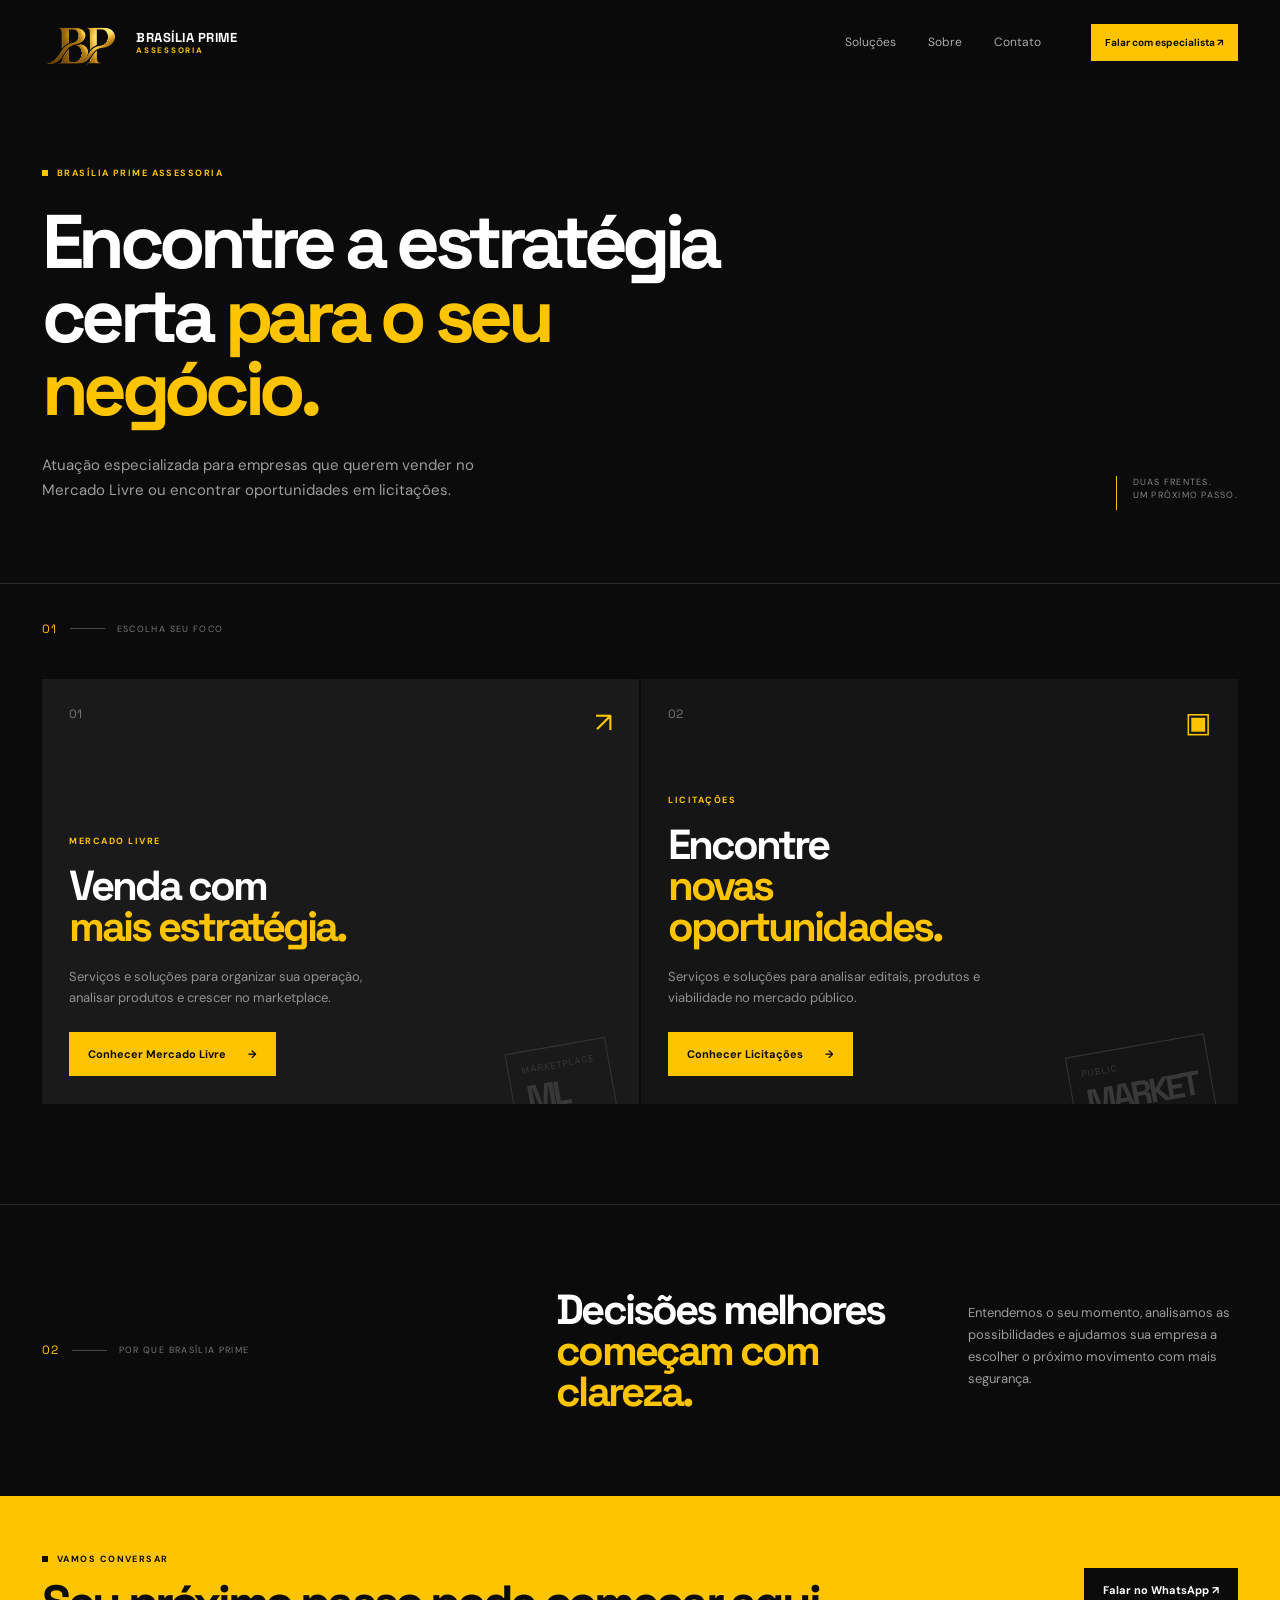
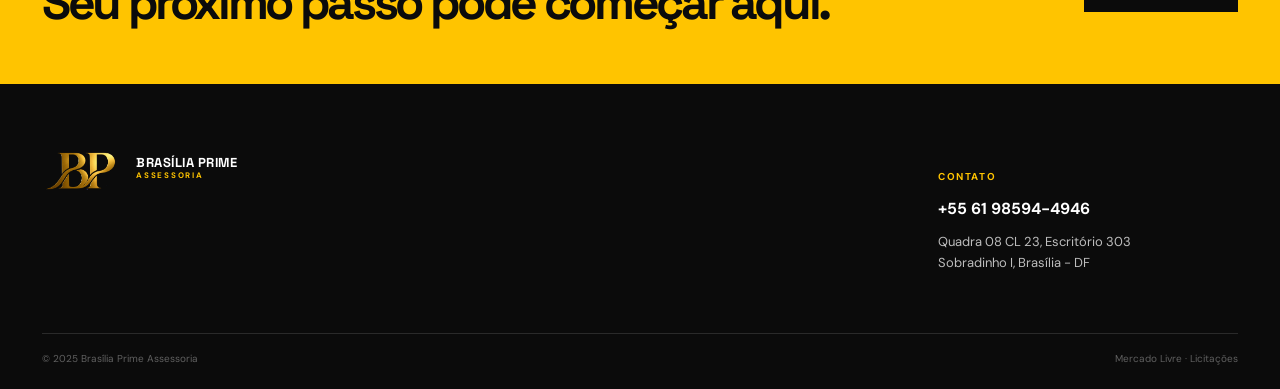
==== index.html @ 34c26a2d "Inicializa site Brasília Prime" ====
<!doctype html>
<html lang="pt-BR">
<head>
  <meta charset="UTF-8" />
  <meta name="viewport" content="width=device-width, initial-scale=1.0" />
  <meta name="description" content="Brasília Prime Assessoria: estratégias para Mercado Livre e Licitações." />
  <title>Brasília Prime Assessoria | Escolha sua estratégia</title>
  <link rel="preconnect" href="https://fonts.googleapis.com">
  <link rel="preconnect" href="https://fonts.gstatic.com" crossorigin>
  <link href="https://fonts.googleapis.com/css2?family=DM+Sans:wght@400;500;600;700&family=Space+Grotesk:wght@500;600;700&display=swap" rel="stylesheet">
  <link rel="stylesheet" href="app.css" /><style>.brand img{background:transparent;display:block;height:52px;object-fit:contain;object-position:center;width:165px}.brand>span{display:none}.reveal{opacity:0;transform:translateY(18px);transition:opacity .65s ease,transform .65s ease}.reveal.visible{opacity:1;transform:translateY(0)}</style>
</head>
<body class="home-page">
  <div class="shell">
    <header class="header">
      <a class="brand" href="index.html" aria-label="Brasília Prime Assessoria início"><img src="logo/logo.png" alt="BRASÍLIA PRIME ASSESSORIA" /><span><b>BRASÍLIA PRIME</b><small>ASSESSORIA</small></span></a>
      <nav class="nav"><a href="#escolha">Soluções</a><a href="#sobre">Sobre</a><a href="#contato">Contato</a></nav>
      <a class="button button-small" href="https://wa.me/556185944946" target="_blank" rel="noreferrer">Falar com especialista <span>↗</span></a>
      <button class="menu-toggle" aria-label="Abrir menu" aria-expanded="false"><i></i><i></i></button>
    </header>

    <main>
      <section class="home-hero">
        <div class="hero-copy reveal"><p class="eyebrow"><i></i> BRASÍLIA PRIME ASSESSORIA</p><h1>Encontre a estratégia certa <em>para o seu negócio.</em></h1><p class="lead">Atuação especializada para empresas que querem vender no Mercado Livre ou encontrar oportunidades em licitações.</p></div>
        <div class="hero-meta reveal"><span class="meta-line"></span><span>DUAS FRENTES.<br />UM PRÓXIMO PASSO.</span></div>
      </section>

      <section class="choice-section" id="escolha"><div class="section-label reveal"><span>01</span><i></i><span>ESCOLHA SEU FOCO</span></div><div class="choice-grid"><article class="choice-card choice-market reveal"><div class="choice-number">01</div><div class="choice-icon">↗</div><div class="choice-content"><p class="choice-tag">MERCADO LIVRE</p><h2>Venda com<br /><em>mais estratégia.</em></h2><p>Serviços e soluções para organizar sua operação, analisar produtos e crescer no marketplace.</p><a class="button button-yellow" href="mercado-livre.html">Conhecer Mercado Livre <span>→</span></a></div><div class="card-stamp">MARKETPLACE<br /><strong>ML</strong></div></article><article class="choice-card choice-bids reveal"><div class="choice-number">02</div><div class="choice-icon">▣</div><div class="choice-content"><p class="choice-tag">LICITAÇÕES</p><h2>Encontre<br /><em>novas oportunidades.</em></h2><p>Serviços e soluções para analisar editais, produtos e viabilidade no mercado público.</p><a class="button button-yellow" href="licitacoes.html">Conhecer Licitações <span>→</span></a></div><div class="card-stamp">PUBLIC<br /><strong>MARKET</strong></div></article></div></section>

      <section class="home-note" id="sobre"><div class="section-label reveal"><span>02</span><i></i><span>POR QUE BRASÍLIA PRIME</span></div><div class="note-content reveal"><h2>Decisões melhores<br /><em>começam com clareza.</em></h2><p>Entendemos o seu momento, analisamos as possibilidades e ajudamos sua empresa a escolher o próximo movimento com mais segurança.</p></div></section>
      <section class="contact-strip" id="contato"><div><p class="eyebrow"><i></i> VAMOS CONVERSAR</p><h2>Seu próximo passo pode começar aqui.</h2></div><a class="button button-dark" href="https://wa.me/556185944946" target="_blank" rel="noreferrer">Falar no WhatsApp <span>↗</span></a></section>
    </main>
    <footer class="footer"><div class="footer-brand"><a class="brand" href="index.html"><img src="logo/logo.png" alt="" /><span><b>BRASÍLIA PRIME</b><small>ASSESSORIA</small></span></a><p>Estratégia para vender melhor e encontrar oportunidades reais.</p></div><div class="footer-contact"><small>CONTATO</small><a href="https://wa.me/556185944946">+55 61 8594-4946</a><span>Quadra 08 CL 23, Escritório 303<br />Sobradinho I, Brasília - DF</span></div><div class="footer-bottom">© 2025 Brasília Prime Assessoria <span>Mercado Livre · Licitações</span></div></footer>
  </div>
  <script src="app.js"></script>
</body>
</html>
---- app.css ----
:root{--black:#0b0b0b;--panel:#151515;--panel2:#1b1b1b;--yellow:#ffc400;--white:#fff;--muted:#9d9d9d;--line:#2a2a2a;--display:'Space Grotesk',sans-serif;--body:'DM Sans',sans-serif}*{box-sizing:border-box}html{scroll-behavior:smooth}body{background:var(--black);color:var(--white);font-family:var(--body);margin:0}a{color:inherit;text-decoration:none}.shell{margin:auto;max-width:1280px;overflow:hidden}.header{align-items:center;display:flex;height:84px;justify-content:space-between;padding:0 42px}.brand{align-items:center;display:flex;gap:10px}.brand img{background:#111;border-radius:2px;height:46px;object-fit:cover;object-position:center top;width:48px}.brand span{display:flex;flex-direction:column;gap:2px;line-height:1}.brand b{font-family:var(--display);font-size:13px;letter-spacing:.04em}.brand small{color:var(--yellow);font-size:8px;font-weight:700;letter-spacing:.22em}.nav{display:flex;gap:32px;margin-left:auto;margin-right:50px}.nav a{color:#aaa;font-size:12px}.nav a:hover{color:var(--yellow)}.button{align-items:center;background:var(--yellow);color:var(--black);display:inline-flex;font-size:11px;font-weight:700;gap:22px;padding:15px 19px;transition:transform .2s,background .2s}.button:hover{background:#ffe177;transform:translateY(-3px)}.button-small{font-size:10px;gap:12px;padding:12px 14px}.button-dark{background:var(--black);color:#fff}.button-dark:hover{background:#252525}.menu-toggle{background:none;border:0;display:none;padding:8px}.menu-toggle i{background:#fff;display:block;height:1px;margin:5px;width:22px}.home-hero{display:grid;grid-template-columns:1.2fr .8fr;gap:60px;min-height:455px;padding:83px 42px 65px}.eyebrow{align-items:center;color:var(--yellow);display:flex;font-size:9px;font-weight:700;gap:9px;letter-spacing:.16em;margin:0 0 26px}.eyebrow i{background:var(--yellow);height:6px;width:6px}.hero-copy h1{font-family:var(--display);font-size:clamp(46px,6vw,76px);letter-spacing:-.075em;line-height:.97;margin:0;max-width:700px}.hero-copy h1 em,.note-content h2 em,.choice-card h2 em,.inner-hero h1 em,.overview-intro h2 em,.how-grid h2 em,.inner-cta h2 em{color:var(--yellow);font-style:normal}.lead{color:var(--muted);font-size:15px;line-height:1.65;max-width:470px}.hero-copy .lead{margin-top:27px}.hero-meta{align-self:end;display:flex;gap:16px;justify-self:end;margin-bottom:8px}.hero-meta span:last-child{color:#858585;font-size:9px;letter-spacing:.14em;line-height:1.5}.meta-line{background:var(--yellow);height:34px;width:1px}.section-label{align-items:center;color:#777;display:flex;font-size:9px;gap:12px;letter-spacing:.15em}.section-label span:first-child{color:var(--yellow);font-family:var(--display);font-size:12px}.section-label i{background:#4a4a4a;height:1px;width:35px}.choice-section{border-top:1px solid var(--line);padding:37px 42px 100px}.choice-grid{display:grid;grid-template-columns:1fr 1fr;gap:2px;margin-top:42px}.choice-card{background:var(--panel);min-height:425px;overflow:hidden;padding:27px;position:relative;transition:transform .25s,background .25s}.choice-card:hover{background:#202020;transform:translateY(-5px)}.choice-market{background:#1a1a1a}.choice-number{color:#777;font-family:var(--display);font-size:12px}.choice-icon{color:var(--yellow);font-size:28px;position:absolute;right:27px;top:25px}.choice-content{bottom:28px;left:27px;max-width:330px;position:absolute}.choice-tag{color:var(--yellow);font-size:9px;font-weight:700;letter-spacing:.17em;margin:0 0 18px}.choice-card h2{font-family:var(--display);font-size:42px;letter-spacing:-.07em;line-height:.98;margin:0 0 20px}.choice-card p:not(.choice-tag){color:#929292;font-size:13px;line-height:1.55;margin:0 0 24px}.card-stamp{border:1px solid #343434;bottom:-25px;color:#383838;font-family:var(--display);font-size:9px;letter-spacing:.12em;line-height:1.3;padding:13px;position:absolute;right:26px;transform:rotate(-10deg)}.card-stamp strong{font-size:34px;letter-spacing:-.1em}.home-note{border-top:1px solid var(--line);display:grid;gap:60px;grid-template-columns:.8fr 1.2fr;padding:84px 42px}.note-content{display:flex;gap:60px;justify-content:space-between}.note-content h2{font-family:var(--display);font-size:42px;letter-spacing:-.07em;line-height:.98;margin:0}.note-content p{color:var(--muted);font-size:13px;line-height:1.7;max-width:270px}.contact-strip{align-items:center;background:var(--yellow);color:var(--black);display:flex;justify-content:space-between;padding:57px 42px}.contact-strip .eyebrow{color:var(--black);margin-bottom:14px}.contact-strip .eyebrow i{background:var(--black)}.contact-strip h2{font-family:var(--display);font-size:clamp(30px,4vw,48px);letter-spacing:-.07em;line-height:1;margin:0}.footer{padding:60px 42px 24px}.footer-brand{display:flex;justify-content:space-between}.footer-brand p{color:#777;font-size:12px;margin:0;max-width:260px}.footer-contact{display:flex;flex-direction:column;gap:8px;margin-left:auto;margin-top:-20px;width:260px}.footer-contact small{color:#777;font-size:8px;letter-spacing:.15em}.footer-contact a{color:var(--yellow);font-size:12px}.footer-contact span{color:#888;font-size:11px;line-height:1.5}.footer-bottom{border-top:1px solid var(--line);color:#606060;display:flex;font-size:10px;justify-content:space-between;margin-top:60px;padding-top:18px}.footer-bottom a{color:#aaa}.inner-hero{border-bottom:1px solid var(--line);padding:28px 42px 92px}.breadcrumb{color:#777;font-size:10px;margin-bottom:72px}.breadcrumb a{color:#ddd}.breadcrumb span{color:var(--yellow);margin:0 9px}.inner-hero-grid{align-items:end;display:grid;grid-template-columns:1.1fr .9fr;gap:70px}.inner-hero h1{font-family:var(--display);font-size:clamp(49px,6vw,75px);letter-spacing:-.08em;line-height:.96;margin:0}.inner-hero .lead{margin:27px 0 29px}.data-art{background:var(--panel);border:1px solid #2e2e2e;min-height:310px;padding:25px;transform:rotate(-2deg)}.art-top,.art-bottom{color:#777;display:flex;font-size:8px;justify-content:space-between;letter-spacing:.15em}.art-top i,.bid-art .art-top i{background:var(--yellow);border-radius:50%;display:inline-block;height:5px;margin-right:4px;width:5px}.data-art>strong{display:block;font-family:var(--display);font-size:81px;letter-spacing:-.09em;line-height:1;margin-top:54px}.data-art>strong span{color:var(--yellow);font-size:28px}.data-art>small{color:#888;font-size:10px}.art-bars{align-items:end;border-bottom:1px solid #444;display:flex;gap:9px;height:58px;margin-top:17px;padding:0 10px}.art-bars i{background:var(--yellow);display:block;flex:1;height:30%}.art-bars i:nth-child(2){height:55%}.art-bars i:nth-child(3){height:41%}.art-bars i:nth-child(4){height:78%}.art-bars i:nth-child(5){height:60%}.art-bars i:nth-child(6){height:88%}.art-bars i:nth-child(7){height:73%}.art-bottom{margin-top:19px}.art-bottom b{color:var(--yellow)}.bid-art{transform:rotate(2deg)}.editais{margin-top:60px}.editais>div{align-items:center;display:grid;gap:11px;grid-template-columns:90px 1fr 26px;margin:17px 0}.editais span,.editais small{color:#888;font-size:8px}.editais b{background:#393939;height:4px;position:relative}.editais b:after{background:var(--yellow);content:'';height:100%;left:0;position:absolute;top:0;width:100%}.editais small{color:var(--yellow)}.service-overview,.how-section,.benefits-section{border-bottom:1px solid var(--line);padding:77px 42px}.overview-grid{display:grid;grid-template-columns:1fr 1fr;gap:100px;margin-top:50px}.overview-intro h2,.how-grid h2{font-family:var(--display);font-size:48px;letter-spacing:-.08em;line-height:.97;margin:0}.overview-intro p{color:var(--muted);font-size:13px;line-height:1.7;margin-top:24px;max-width:320px}.service-list{border-top:1px solid var(--line)}.service-list>div{border-bottom:1px solid var(--line);display:grid;grid-template-columns:35px 1fr;padding:20px 0}.service-list span{color:var(--yellow);font-family:var(--display);font-size:11px}.service-list strong{font-family:var(--display);font-size:15px}.service-list p{color:#777;font-size:11px;grid-column:2;line-height:1.5;margin:5px 0 0}.how-section{background:var(--panel)}.how-grid{display:grid;grid-template-columns:1fr 1fr;gap:100px;margin-top:50px}.how-steps{border-top:1px solid var(--line)}.how-step{align-items:center;border-bottom:1px solid var(--line);display:flex;gap:30px;min-height:78px}.how-step b{color:var(--yellow);font-family:var(--display);font-size:18px}.how-step span{font-family:var(--display);font-size:14px}.benefit-row{display:grid;grid-template-columns:repeat(3,1fr);gap:2px;margin-top:48px}.benefit-row>div{background:var(--panel);min-height:125px;padding:22px}.benefit-row b{color:var(--yellow);display:block;font-family:var(--display);font-size:11px}.benefit-row strong{display:block;font-family:var(--display);font-size:14px;margin-top:27px}.inner-cta{background:#1c1c1c;padding:85px 42px}.inner-cta h2{font-family:var(--display);font-size:clamp(40px,5vw,61px);letter-spacing:-.08em;line-height:.98;margin:0 0 31px}.inner-cta .eyebrow{margin-bottom:23px}@media(max-width:760px){.header{height:76px;padding:0 22px}.header>.button,.nav{display:none}.menu-toggle{display:block}.nav.open{background:var(--panel);display:flex;flex-direction:column;gap:20px;left:0;margin:0;padding:22px;position:absolute;right:0;top:76px;z-index:5}.home-hero,.inner-hero-grid{display:block}.home-hero{min-height:0;padding:65px 22px 60px}.hero-copy h1{font-size:49px}.hero-meta{justify-self:start;margin-top:50px}.choice-section,.home-note,.service-overview,.how-section,.benefits-section,.inner-hero,.inner-cta{padding-left:22px;padding-right:22px}.choice-grid{grid-template-columns:1fr}.choice-card{min-height:390px}.choice-card h2{font-size:38px}.home-note{display:block;padding-bottom:70px;padding-top:70px}.note-content{display:block;margin-top:37px}.note-content p{margin-top:25px}.contact-strip{align-items:flex-start;display:block;padding:50px 22px}.contact-strip .button{margin-top:30px}.footer{padding:50px 22px 22px}.footer-brand{display:block}.footer-brand p{margin-top:24px}.footer-contact{margin:45px 0 0;width:auto}.footer-bottom{display:block;line-height:1.8;margin-top:45px}.footer-bottom span{display:block;margin-top:6px}.inner-hero{padding-bottom:72px}.breadcrumb{margin-bottom:55px}.inner-hero h1{font-size:51px}.data-art{margin:58px 8px 0}.overview-grid,.how-grid{display:block}.overview-grid{margin-top:40px}.overview-intro h2,.how-grid h2{font-size:43px}.service-list{margin-top:48px}.how-grid .how-steps{margin-top:45px}.benefit-row{grid-template-columns:1fr}.benefit-row>div{min-height:105px}.benefit-row strong{margin-top:20px}}
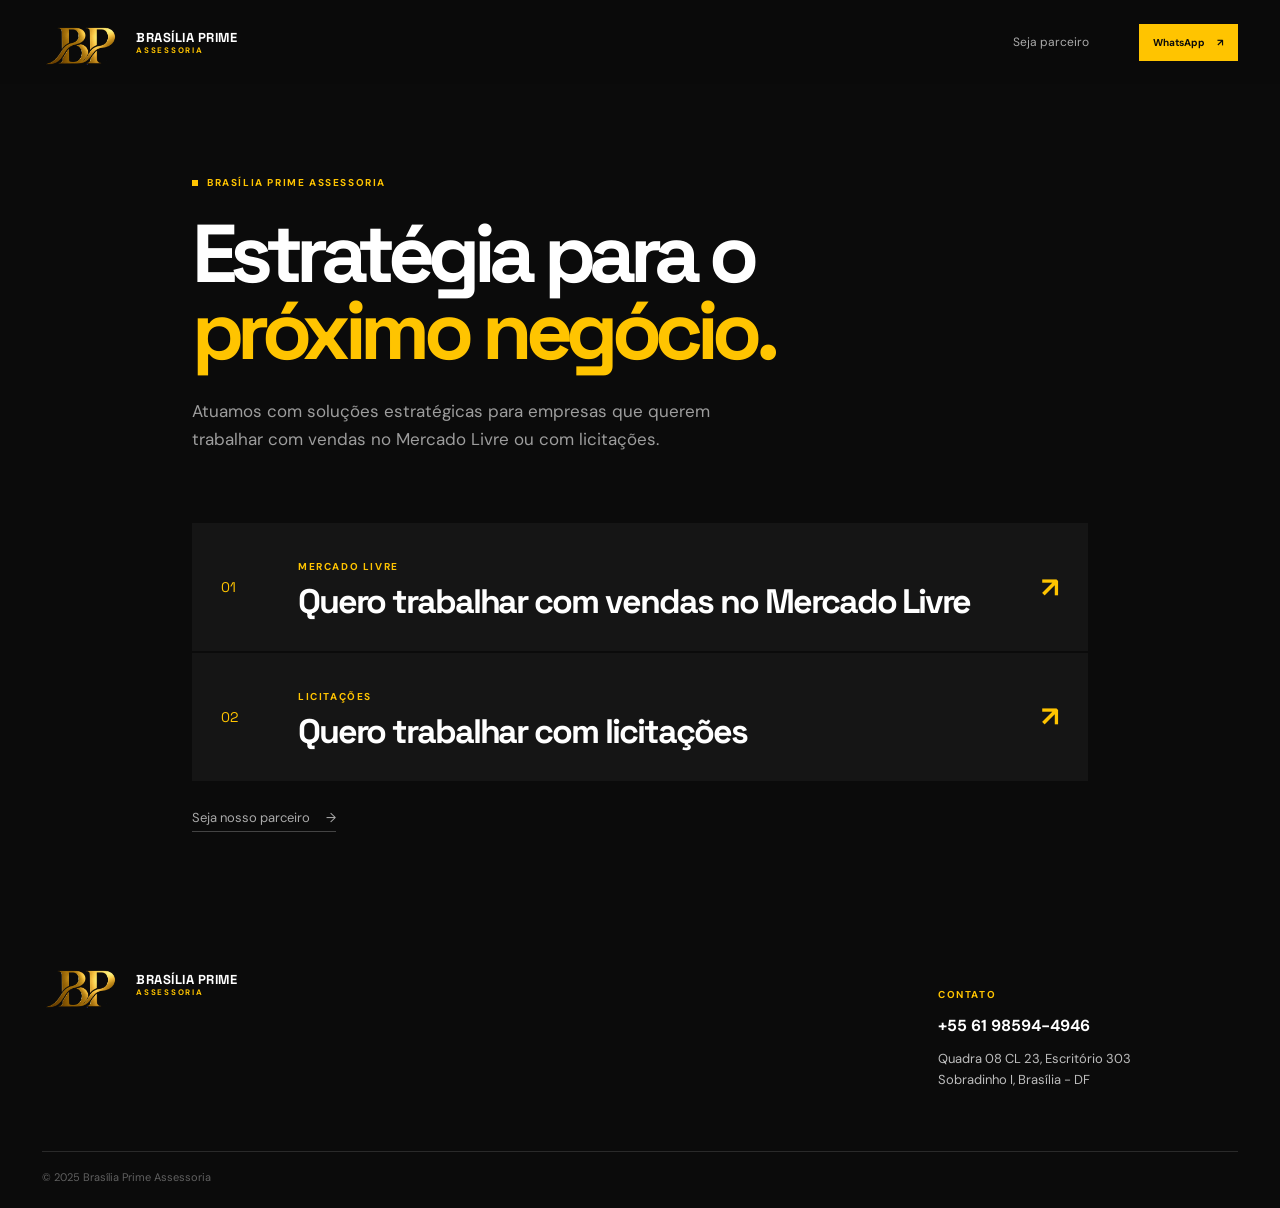
==== commit a61423dc: "Simplifica jornada para captacao de parceiros" ====
--- a/index.html
+++ b/index.html
@@ -1,37 +1,4 @@
 <!doctype html>
 <html lang="pt-BR">
-<head>
-  <meta charset="UTF-8" />
-  <meta name="viewport" content="width=device-width, initial-scale=1.0" />
-  <meta name="description" content="Brasília Prime Assessoria: estratégias para Mercado Livre e Licitações." />
-  <title>Brasília Prime Assessoria | Escolha sua estratégia</title>
-  <link rel="preconnect" href="https://fonts.googleapis.com">
-  <link rel="preconnect" href="https://fonts.gstatic.com" crossorigin>
-  <link href="https://fonts.googleapis.com/css2?family=DM+Sans:wght@400;500;600;700&family=Space+Grotesk:wght@500;600;700&display=swap" rel="stylesheet">
-  <link rel="stylesheet" href="app.css" /><style>.brand img{background:transparent;display:block;height:52px;object-fit:contain;object-position:center;width:165px}.brand>span{display:none}.reveal{opacity:0;transform:translateY(18px);transition:opacity .65s ease,transform .65s ease}.reveal.visible{opacity:1;transform:translateY(0)}</style>
-</head>
-<body class="home-page">
-  <div class="shell">
-    <header class="header">
-      <a class="brand" href="index.html" aria-label="Brasília Prime Assessoria início"><img src="logo/logo.png" alt="BRASÍLIA PRIME ASSESSORIA" /><span><b>BRASÍLIA PRIME</b><small>ASSESSORIA</small></span></a>
-      <nav class="nav"><a href="#escolha">Soluções</a><a href="#sobre">Sobre</a><a href="#contato">Contato</a></nav>
-      <a class="button button-small" href="https://wa.me/556185944946" target="_blank" rel="noreferrer">Falar com especialista <span>↗</span></a>
-      <button class="menu-toggle" aria-label="Abrir menu" aria-expanded="false"><i></i><i></i></button>
-    </header>
-
-    <main>
-      <section class="home-hero">
-        <div class="hero-copy reveal"><p class="eyebrow"><i></i> BRASÍLIA PRIME ASSESSORIA</p><h1>Encontre a estratégia certa <em>para o seu negócio.</em></h1><p class="lead">Atuação especializada para empresas que querem vender no Mercado Livre ou encontrar oportunidades em licitações.</p></div>
-        <div class="hero-meta reveal"><span class="meta-line"></span><span>DUAS FRENTES.<br />UM PRÓXIMO PASSO.</span></div>
-      </section>
-
-      <section class="choice-section" id="escolha"><div class="section-label reveal"><span>01</span><i></i><span>ESCOLHA SEU FOCO</span></div><div class="choice-grid"><article class="choice-card choice-market reveal"><div class="choice-number">01</div><div class="choice-icon">↗</div><div class="choice-content"><p class="choice-tag">MERCADO LIVRE</p><h2>Venda com<br /><em>mais estratégia.</em></h2><p>Serviços e soluções para organizar sua operação, analisar produtos e crescer no marketplace.</p><a class="button button-yellow" href="mercado-livre.html">Conhecer Mercado Livre <span>→</span></a></div><div class="card-stamp">MARKETPLACE<br /><strong>ML</strong></div></article><article class="choice-card choice-bids reveal"><div class="choice-number">02</div><div class="choice-icon">▣</div><div class="choice-content"><p class="choice-tag">LICITAÇÕES</p><h2>Encontre<br /><em>novas oportunidades.</em></h2><p>Serviços e soluções para analisar editais, produtos e viabilidade no mercado público.</p><a class="button button-yellow" href="licitacoes.html">Conhecer Licitações <span>→</span></a></div><div class="card-stamp">PUBLIC<br /><strong>MARKET</strong></div></article></div></section>
-
-      <section class="home-note" id="sobre"><div class="section-label reveal"><span>02</span><i></i><span>POR QUE BRASÍLIA PRIME</span></div><div class="note-content reveal"><h2>Decisões melhores<br /><em>começam com clareza.</em></h2><p>Entendemos o seu momento, analisamos as possibilidades e ajudamos sua empresa a escolher o próximo movimento com mais segurança.</p></div></section>
-      <section class="contact-strip" id="contato"><div><p class="eyebrow"><i></i> VAMOS CONVERSAR</p><h2>Seu próximo passo pode começar aqui.</h2></div><a class="button button-dark" href="https://wa.me/556185944946" target="_blank" rel="noreferrer">Falar no WhatsApp <span>↗</span></a></section>
-    </main>
-    <footer class="footer"><div class="footer-brand"><a class="brand" href="index.html"><img src="logo/logo.png" alt="" /><span><b>BRASÍLIA PRIME</b><small>ASSESSORIA</small></span></a><p>Estratégia para vender melhor e encontrar oportunidades reais.</p></div><div class="footer-contact"><small>CONTATO</small><a href="https://wa.me/556185944946">+55 61 8594-4946</a><span>Quadra 08 CL 23, Escritório 303<br />Sobradinho I, Brasília - DF</span></div><div class="footer-bottom">© 2025 Brasília Prime Assessoria <span>Mercado Livre · Licitações</span></div></footer>
-  </div>
-  <script src="app.js"></script>
-</body>
-</html>
+<head><meta charset="UTF-8" /><meta name="viewport" content="width=device-width, initial-scale=1.0" /><meta name="description" content="Brasília Prime Assessoria: Mercado Livre e Licitações." /><title>Brasília Prime Assessoria</title><link rel="icon" type="image/png" href="logo/logo.png" /><link rel="preconnect" href="https://fonts.googleapis.com"><link rel="preconnect" href="https://fonts.gstatic.com" crossorigin><link href="https://fonts.googleapis.com/css2?family=DM+Sans:wght@400;500;600;700&family=Space+Grotesk:wght@500;600;700&display=swap" rel="stylesheet"><link rel="stylesheet" href="app.css" /></head>
+<body class="simple-home"><div class="shell"><header class="header"><a class="brand" href="index.html" aria-label="Brasília Prime Assessoria início"><img src="logo/logo.png" alt="BRASÍLIA PRIME ASSESSORIA" /><span><b>BRASÍLIA PRIME</b><small>ASSESSORIA</small></span></a><nav class="nav"><a href="parceiros.html">Seja parceiro</a></nav><a class="button button-small" href="https://wa.me/5561985944946" target="_blank" rel="noreferrer">WhatsApp <span>↗</span></a><button class="menu-toggle" aria-label="Abrir menu" aria-expanded="false"><i></i><i></i></button></header><main class="home-main"><section class="home-intro reveal"><p class="eyebrow"><i></i> BRASÍLIA PRIME ASSESSORIA</p><h1>Estratégia para o<br /><em>próximo negócio.</em></h1><p>Atuamos com soluções estratégicas para empresas que querem trabalhar com vendas no Mercado Livre ou com licitações.</p></section><section class="home-choices" aria-label="Escolha uma área"><a class="simple-choice reveal" href="mercado-livre.html"><span class="choice-index">01</span><div><small>MERCADO LIVRE</small><h2>Quero trabalhar com vendas no Mercado Livre</h2></div><strong>↗</strong></a><a class="simple-choice reveal" href="licitacoes.html"><span class="choice-index">02</span><div><small>LICITAÇÕES</small><h2>Quero trabalhar com licitações</h2></div><strong>↗</strong></a></section><a class="partner-link reveal" href="parceiros.html">Seja nosso parceiro <span>→</span></a></main><footer class="footer simple-footer"><div class="footer-brand"><a class="brand" href="index.html"><img src="logo/logo.png" alt="BRASÍLIA PRIME ASSESSORIA" /><span><b>BRASÍLIA PRIME</b><small>ASSESSORIA</small></span></a></div><div class="footer-contact"><small>CONTATO</small><a href="https://wa.me/5561985944946">+55 61 98594-4946</a><span>Quadra 08 CL 23, Escritório 303<br />Sobradinho I, Brasília - DF</span></div><div class="footer-bottom">© 2025 Brasília Prime Assessoria</div></footer></div><script src="app.js"></script></body></html>
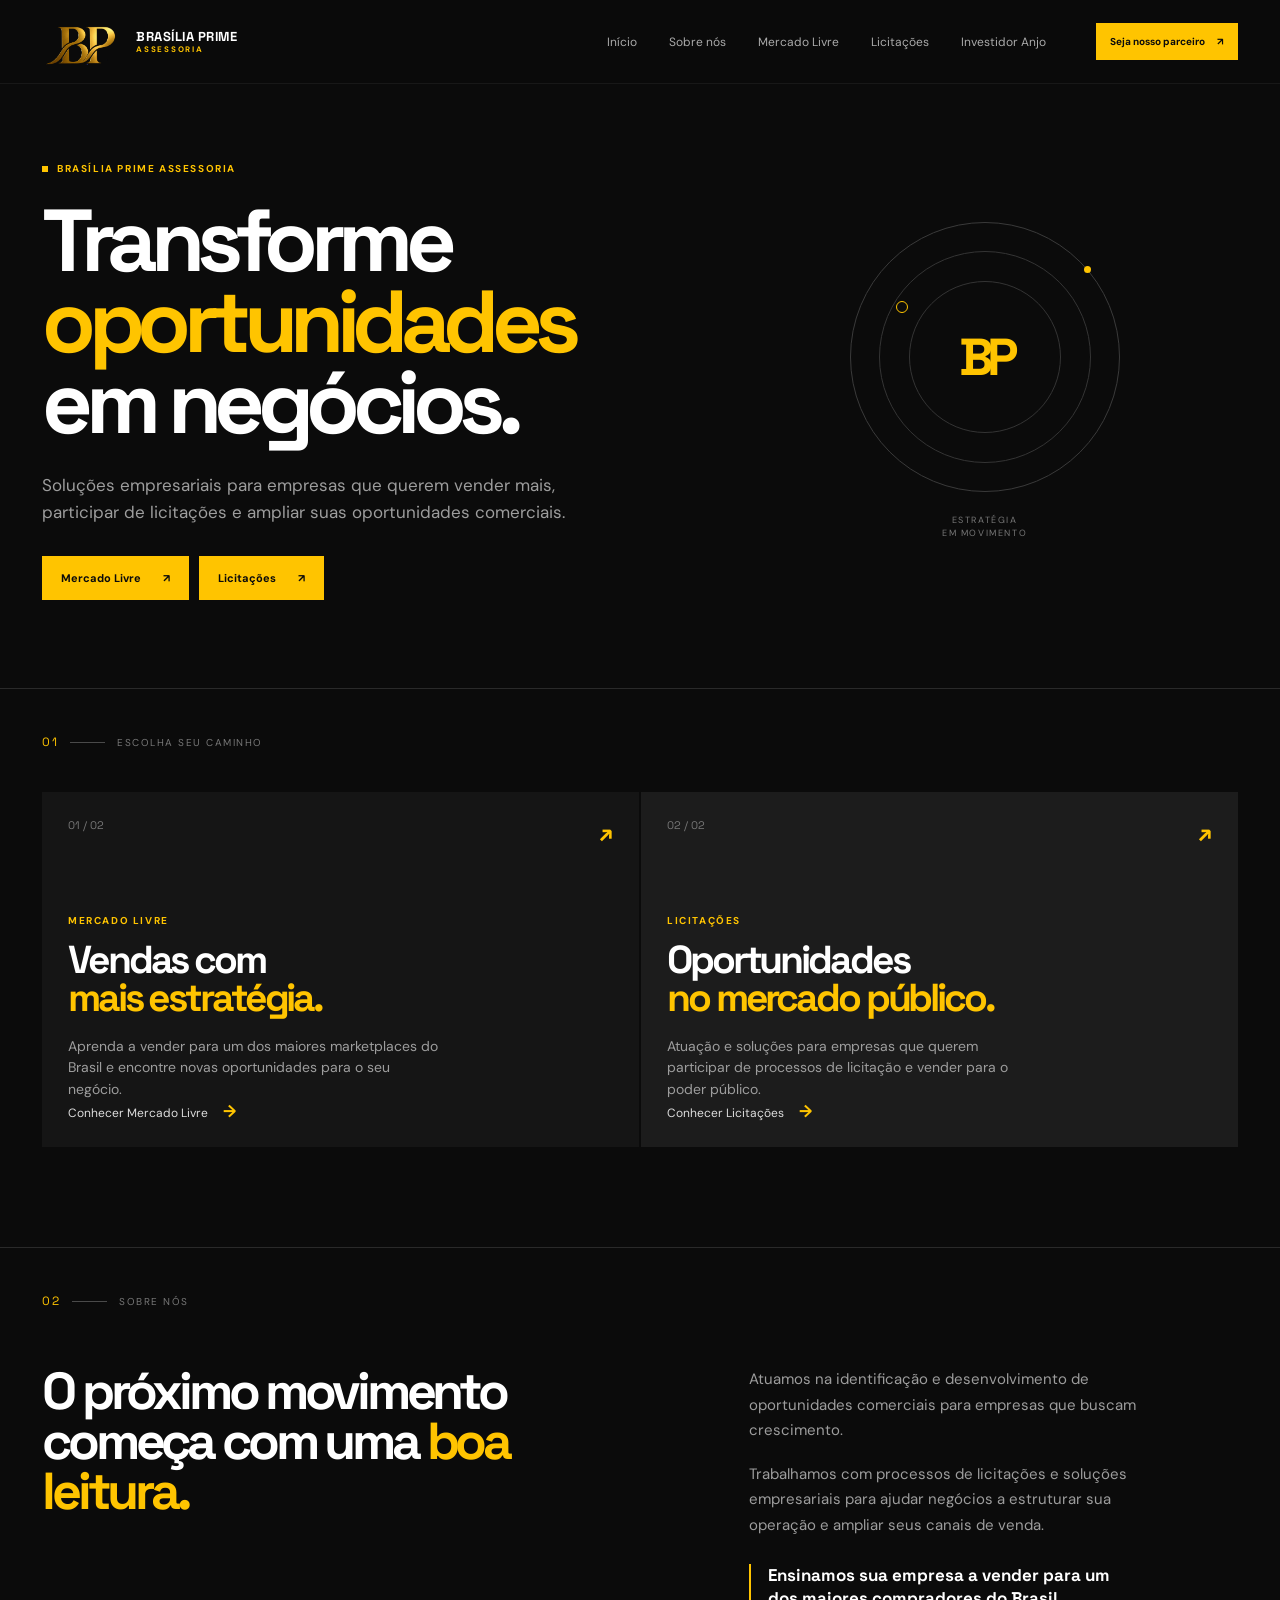
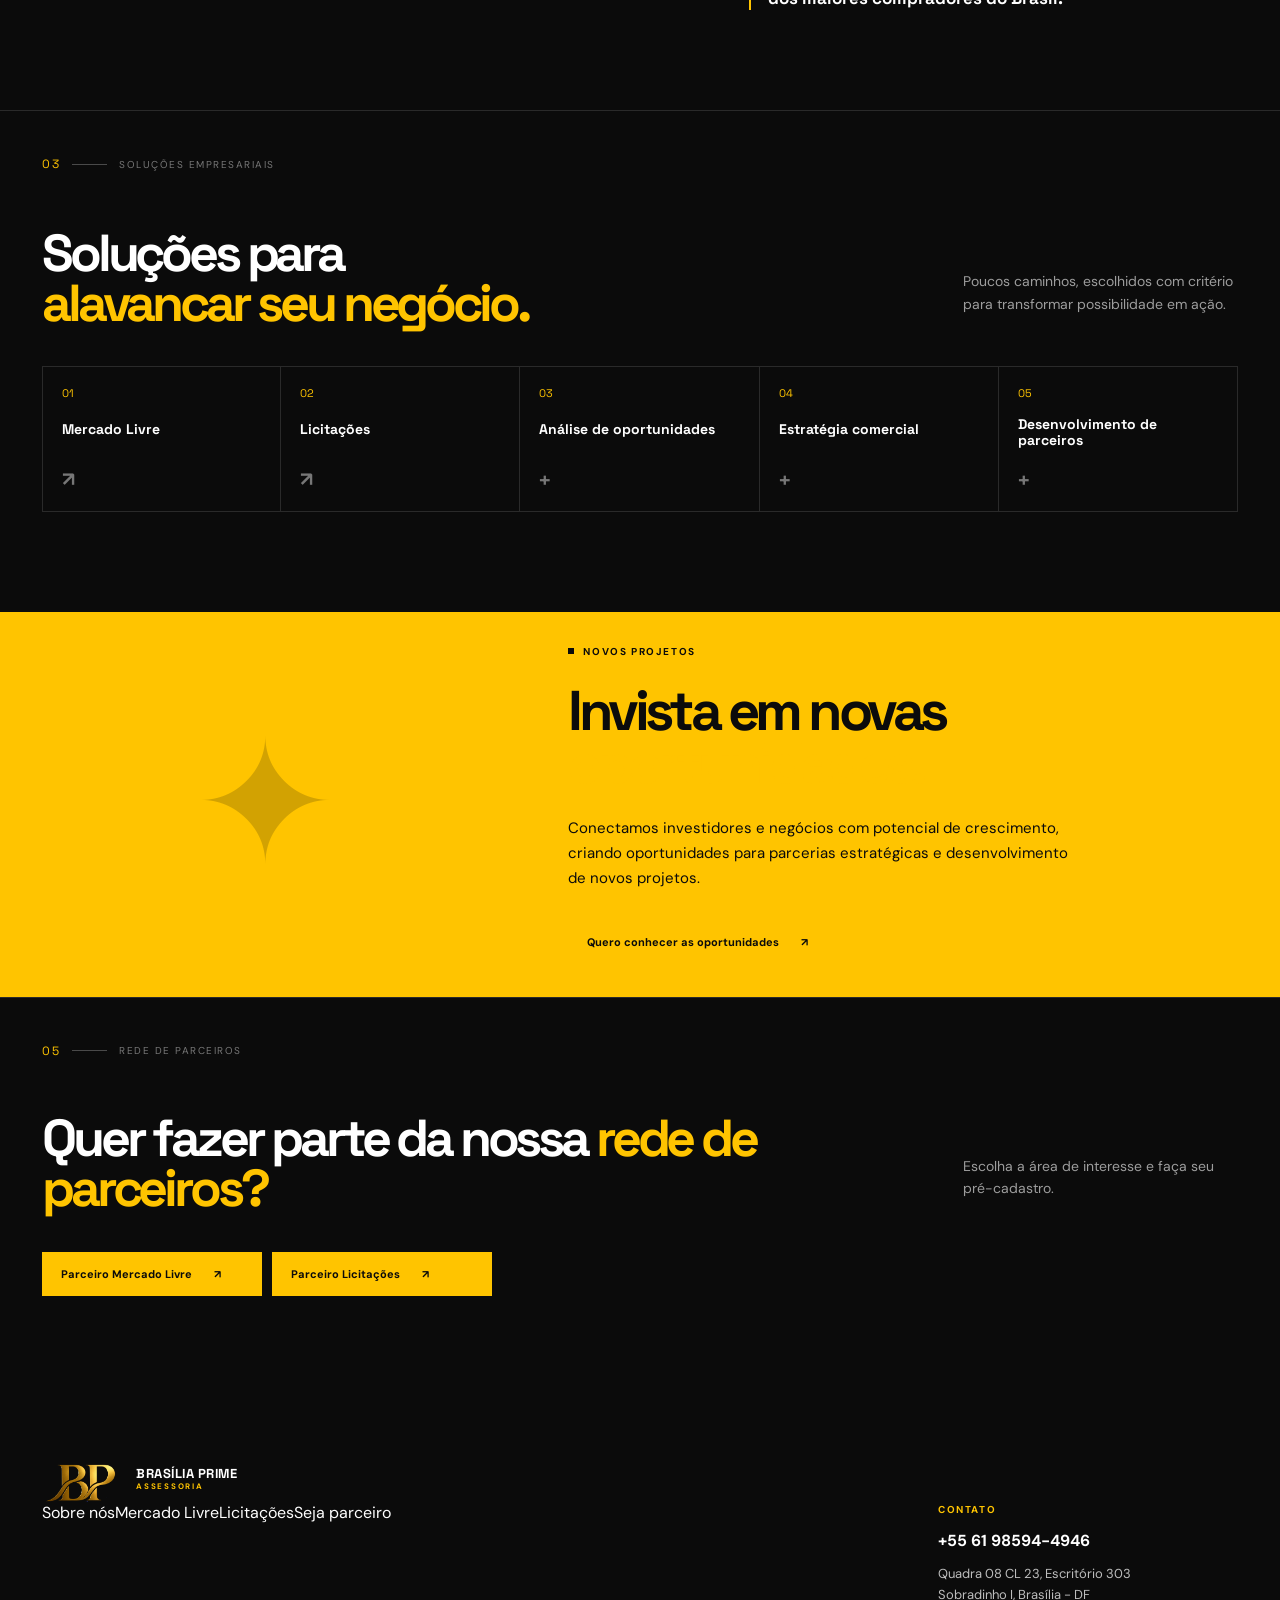
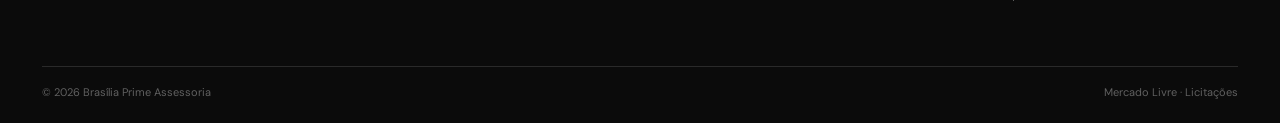
==== commit 90498dac: "Refina landing page institucional" ====
--- a/index.html
+++ b/index.html
@@ -1,4 +1,11 @@
 <!doctype html>
 <html lang="pt-BR">
-<head><meta charset="UTF-8" /><meta name="viewport" content="width=device-width, initial-scale=1.0" /><meta name="description" content="Brasília Prime Assessoria: Mercado Livre e Licitações." /><title>Brasília Prime Assessoria</title><link rel="icon" type="image/png" href="logo/logo.png" /><link rel="preconnect" href="https://fonts.googleapis.com"><link rel="preconnect" href="https://fonts.gstatic.com" crossorigin><link href="https://fonts.googleapis.com/css2?family=DM+Sans:wght@400;500;600;700&family=Space+Grotesk:wght@500;600;700&display=swap" rel="stylesheet"><link rel="stylesheet" href="app.css" /></head>
-<body class="simple-home"><div class="shell"><header class="header"><a class="brand" href="index.html" aria-label="Brasília Prime Assessoria início"><img src="logo/logo.png" alt="BRASÍLIA PRIME ASSESSORIA" /><span><b>BRASÍLIA PRIME</b><small>ASSESSORIA</small></span></a><nav class="nav"><a href="parceiros.html">Seja parceiro</a></nav><a class="button button-small" href="https://wa.me/5561985944946" target="_blank" rel="noreferrer">WhatsApp <span>↗</span></a><button class="menu-toggle" aria-label="Abrir menu" aria-expanded="false"><i></i><i></i></button></header><main class="home-main"><section class="home-intro reveal"><p class="eyebrow"><i></i> BRASÍLIA PRIME ASSESSORIA</p><h1>Estratégia para o<br /><em>próximo negócio.</em></h1><p>Atuamos com soluções estratégicas para empresas que querem trabalhar com vendas no Mercado Livre ou com licitações.</p></section><section class="home-choices" aria-label="Escolha uma área"><a class="simple-choice reveal" href="mercado-livre.html"><span class="choice-index">01</span><div><small>MERCADO LIVRE</small><h2>Quero trabalhar com vendas no Mercado Livre</h2></div><strong>↗</strong></a><a class="simple-choice reveal" href="licitacoes.html"><span class="choice-index">02</span><div><small>LICITAÇÕES</small><h2>Quero trabalhar com licitações</h2></div><strong>↗</strong></a></section><a class="partner-link reveal" href="parceiros.html">Seja nosso parceiro <span>→</span></a></main><footer class="footer simple-footer"><div class="footer-brand"><a class="brand" href="index.html"><img src="logo/logo.png" alt="BRASÍLIA PRIME ASSESSORIA" /><span><b>BRASÍLIA PRIME</b><small>ASSESSORIA</small></span></a></div><div class="footer-contact"><small>CONTATO</small><a href="https://wa.me/5561985944946">+55 61 98594-4946</a><span>Quadra 08 CL 23, Escritório 303<br />Sobradinho I, Brasília - DF</span></div><div class="footer-bottom">© 2025 Brasília Prime Assessoria</div></footer></div><script src="app.js"></script></body></html>
+<head><meta charset="UTF-8" /><meta name="viewport" content="width=device-width, initial-scale=1.0" /><meta name="description" content="Brasília Prime Assessoria: soluções empresariais para Mercado Livre, Licitações e novas oportunidades comerciais." /><title>Brasília Prime Assessoria | Oportunidades em negócios</title><link rel="icon" type="image/png" href="logo/logo.png" /><link rel="preconnect" href="https://fonts.googleapis.com"><link rel="preconnect" href="https://fonts.gstatic.com" crossorigin><link href="https://fonts.googleapis.com/css2?family=DM+Sans:wght@400;500;600;700&family=Space+Grotesk:wght@500;600;700&display=swap" rel="stylesheet"><link rel="stylesheet" href="app.css" /></head>
+<body class="landing-page"><div class="shell"><header class="header"><a class="brand" href="index.html" aria-label="Brasília Prime Assessoria início"><img src="logo/logo.png" alt="BRASÍLIA PRIME ASSESSORIA" /><span><b>BRASÍLIA PRIME</b><small>ASSESSORIA</small></span></a><nav class="nav"><a href="#inicio">Início</a><a href="#sobre">Sobre nós</a><a href="mercado-livre.html">Mercado Livre</a><a href="licitacoes.html">Licitações</a><a href="#investidor">Investidor Anjo</a></nav><a class="button button-small" href="parceiros.html">Seja nosso parceiro <span>↗</span></a><button class="menu-toggle" aria-label="Abrir menu" aria-expanded="false"><i></i><i></i></button></header><main>
+<section class="landing-hero" id="inicio"><div class="landing-hero-copy reveal"><p class="eyebrow"><i></i> BRASÍLIA PRIME ASSESSORIA</p><h1>Transforme<br /><em>oportunidades</em><br />em negócios.</h1><p class="landing-lead">Soluções empresariais para empresas que querem vender mais, participar de licitações e ampliar suas oportunidades comerciais.</p><div class="hero-ctas"><a class="button button-yellow" href="mercado-livre.html">Mercado Livre <span>↗</span></a><a class="button button-outline" href="licitacoes.html">Licitações <span>↗</span></a></div></div><div class="hero-signal reveal"><div class="signal-orbit"><span></span><span></span><b>BP</b></div><small>ESTRATÉGIA<br />EM MOVIMENTO</small></div></section>
+<section class="path-section section-pad" id="caminhos"><div class="section-label reveal"><span>01</span><i></i><span>ESCOLHA SEU CAMINHO</span></div><div class="path-grid"><a class="path-card reveal" href="mercado-livre.html"><div class="path-card-top"><span>01 / 02</span><strong>↗</strong></div><small>MERCADO LIVRE</small><h2>Vendas com<br /><em>mais estratégia.</em></h2><p>Aprenda a vender para um dos maiores marketplaces do Brasil e encontre novas oportunidades para o seu negócio.</p><span class="path-link">Conhecer Mercado Livre <b>→</b></span></a><a class="path-card path-card-light reveal" href="licitacoes.html"><div class="path-card-top"><span>02 / 02</span><strong>↗</strong></div><small>LICITAÇÕES</small><h2>Oportunidades<br /><em>no mercado público.</em></h2><p>Atuação e soluções para empresas que querem participar de processos de licitação e vender para o poder público.</p><span class="path-link">Conhecer Licitações <b>→</b></span></a></div></section>
+<section class="about-section section-pad" id="sobre"><div class="section-label reveal"><span>02</span><i></i><span>SOBRE NÓS</span></div><div class="about-grid"><div class="reveal"><h2>O próximo movimento começa com uma <em>boa leitura.</em></h2></div><div class="about-copy reveal"><p>Atuamos na identificação e desenvolvimento de oportunidades comerciais para empresas que buscam crescimento.</p><p>Trabalhamos com processos de licitações e soluções empresariais para ajudar negócios a estruturar sua operação e ampliar seus canais de venda.</p><strong>Ensinamos sua empresa a vender para um dos maiores compradores do Brasil.</strong></div></div></section>
+<section class="solutions-section section-pad"><div class="section-label reveal"><span>03</span><i></i><span>SOLUÇÕES EMPRESARIAIS</span></div><div class="solutions-heading reveal"><h2>Soluções para<br /><em>alavancar seu negócio.</em></h2><p>Poucos caminhos, escolhidos com critério para transformar possibilidade em ação.</p></div><div class="solution-list"><a class="solution-item reveal" href="mercado-livre.html"><span>01</span><strong>Mercado Livre</strong><b>↗</b></a><a class="solution-item reveal" href="licitacoes.html"><span>02</span><strong>Licitações</strong><b>↗</b></a><div class="solution-item reveal"><span>03</span><strong>Análise de oportunidades</strong><b>+</b></div><div class="solution-item reveal"><span>04</span><strong>Estratégia comercial</strong><b>+</b></div><div class="solution-item reveal"><span>05</span><strong>Desenvolvimento de parceiros</strong><b>+</b></div></div></section>
+<section class="angel-section section-pad" id="investidor"><div class="angel-mark">✦</div><div class="angel-copy reveal"><p class="eyebrow"><i></i> NOVOS PROJETOS</p><h2>Invista em novas<br /><em>oportunidades.</em></h2><p>Conectamos investidores e negócios com potencial de crescimento, criando oportunidades para parcerias estratégicas e desenvolvimento de novos projetos.</p><a class="button button-yellow" href="investidor-anjo.html">Quero conhecer as oportunidades <span>↗</span></a></div></section>
+<section class="partner-section section-pad" id="parceiros"><div class="section-label reveal"><span>05</span><i></i><span>REDE DE PARCEIROS</span></div><div class="partner-heading reveal"><h2>Quer fazer parte da nossa <em>rede de parceiros?</em></h2><p>Escolha a área de interesse e faça seu pré-cadastro.</p></div><div class="partner-actions"><a class="button button-yellow reveal" href="parceiro-mercado.html">Parceiro Mercado Livre <span>↗</span></a><a class="button button-outline reveal" href="parceiro-licitacoes.html">Parceiro Licitações <span>↗</span></a></div></section>
+</main><footer class="footer"><div class="footer-brand"><a class="brand" href="index.html"><img src="logo/logo.png" alt="BRASÍLIA PRIME ASSESSORIA" /><span><b>BRASÍLIA PRIME</b><small>ASSESSORIA</small></span></a></div><div class="footer-links"><a href="#sobre">Sobre nós</a><a href="mercado-livre.html">Mercado Livre</a><a href="licitacoes.html">Licitações</a><a href="parceiros.html">Seja parceiro</a></div><div class="footer-contact"><small>CONTATO</small><a href="https://wa.me/5561985944946">+55 61 98594-4946</a><span>Quadra 08 CL 23, Escritório 303<br />Sobradinho I, Brasília - DF</span></div><div class="footer-bottom">© 2026 Brasília Prime Assessoria <span>Mercado Livre · Licitações</span></div></footer></div><script src="app.js"></script></body></html>
